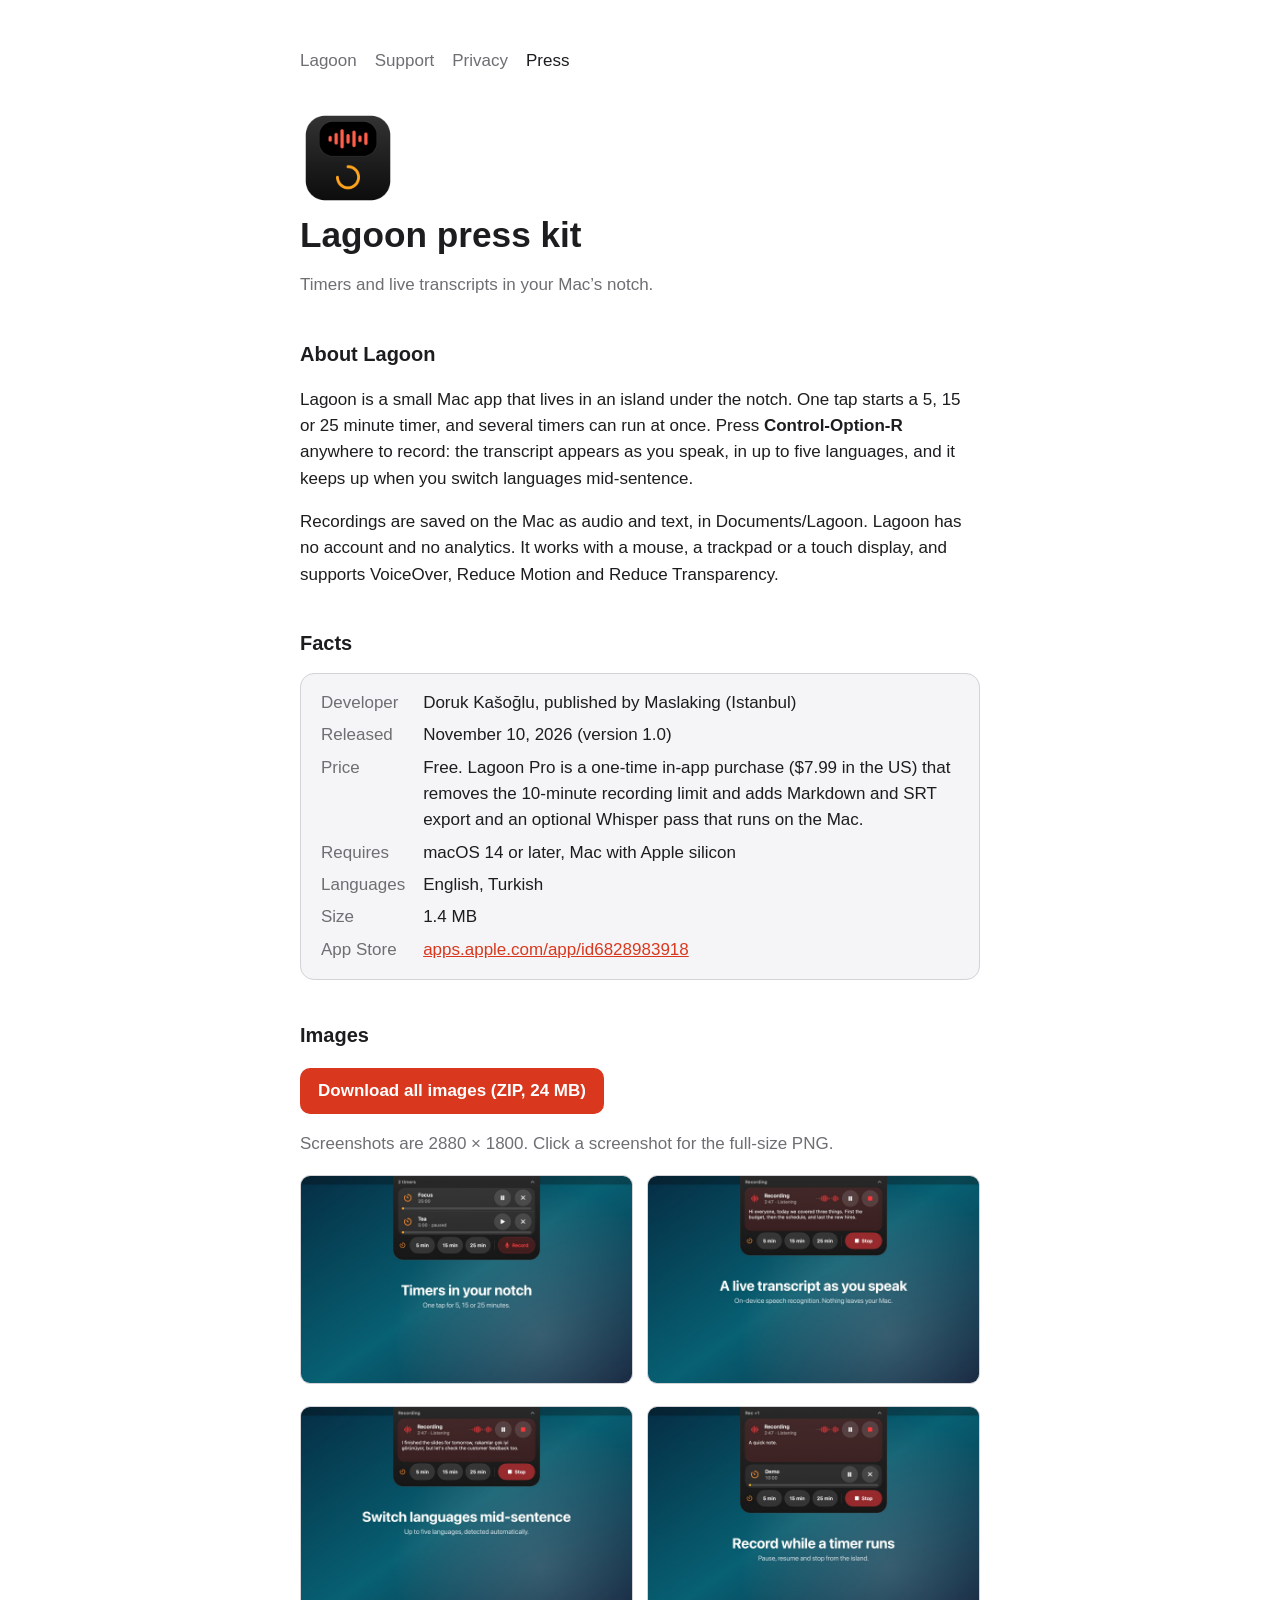
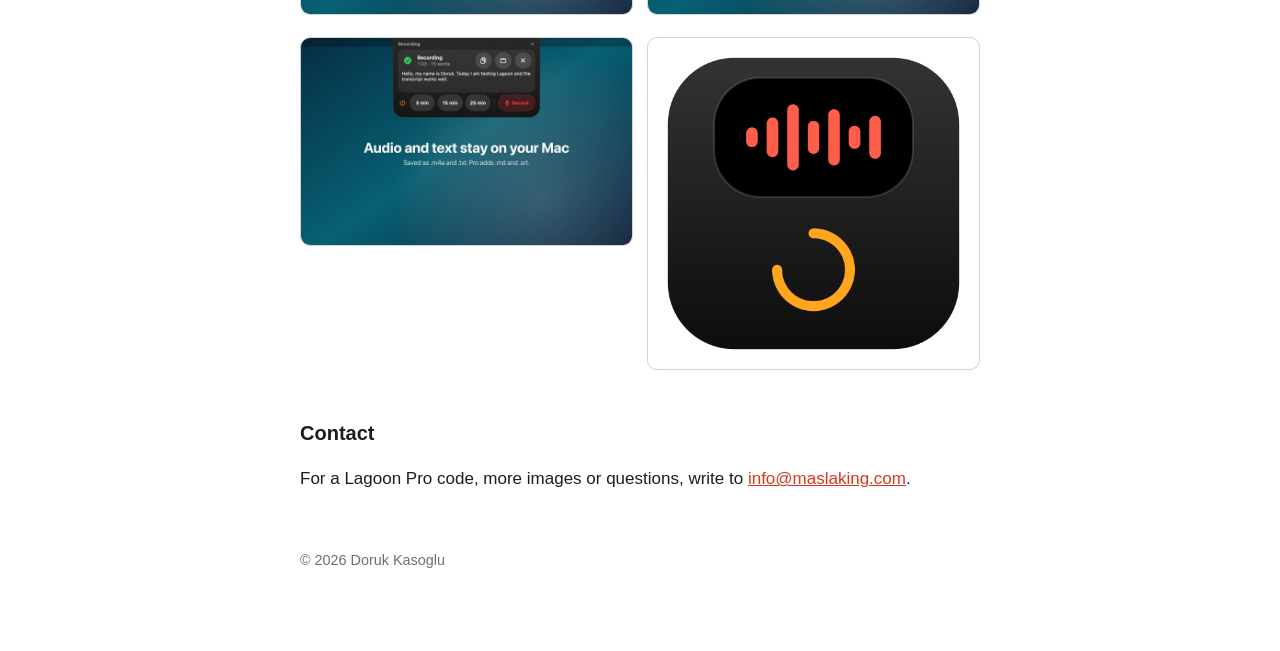
==== press.html @ 7244801f "Add press kit page and App Store link Co-Authored-By: Claude Opus 5.5 <noreply@anthropic.com> Claude" ====
<!doctype html>
<html lang="en"><head><meta charset="utf-8"><meta name="viewport" content="width=device-width, initial-scale=1">
<title>Lagoon press kit</title><meta name="description" content="Press kit for Lagoon, a Mac app for timers and live transcripts in the notch: facts, screenshots and icon.">
<style>
:root{--bg:#fff;--fg:#1d1d1f;--mut:#6e6e73;--acc:#d9381e;--card:#f5f5f7;--line:#d2d2d7}
@media (prefers-color-scheme:dark){:root{--bg:#111;--fg:#f5f5f7;--mut:#a1a1a6;--acc:#ff6a4d;--card:#1c1c1e;--line:#38383a}}
*{box-sizing:border-box}body{margin:0;background:var(--bg);color:var(--fg);font:17px/1.55 -apple-system,BlinkMacSystemFont,"SF Pro Text",Helvetica,Arial,sans-serif}
main{max-width:720px;margin:0 auto;padding:48px 20px 80px}nav{display:flex;gap:18px;flex-wrap:wrap;margin-bottom:36px}nav a{color:var(--mut);text-decoration:none}nav a:hover,nav a[aria-current]{color:var(--fg)}
h1{font-size:2.2rem;line-height:1.15;margin:0 0 .4em}h2{font-size:1.25rem;margin:2em 0 .4em}p,li{color:var(--fg)}.mut{color:var(--mut)}
a{color:var(--acc)}.card{background:var(--card);border:1px solid var(--line);border-radius:14px;padding:16px 20px;margin:14px 0}
.btn{display:inline-block;background:var(--acc);color:#fff;text-decoration:none;padding:10px 18px;border-radius:10px;font-weight:600}
.shots{display:grid;grid-template-columns:1fr 1fr;gap:14px}.shots a{display:block}.shots img{width:100%;border-radius:10px;border:1px solid var(--line)}
.icon{width:96px;height:96px;border-radius:22px}dl{display:grid;grid-template-columns:max-content 1fr;gap:6px 18px;margin:0}dt{color:var(--mut)}dd{margin:0}
footer{margin-top:56px;color:var(--mut);font-size:.9rem}
@media (max-width:560px){.shots{grid-template-columns:1fr}}
</style></head><body><main>
<nav><a href="index.html">Lagoon</a><a href="support.html">Support</a><a href="privacy.html">Privacy</a><a href="press.html" aria-current="page">Press</a></nav>

<img class="icon" src="press/lagoon-icon-1024.png" alt="Lagoon app icon">
<h1>Lagoon press kit</h1>
<p class="mut">Timers and live transcripts in your Mac&rsquo;s notch.</p>

<h2>About Lagoon</h2>
<p>Lagoon is a small Mac app that lives in an island under the notch. One tap starts a 5, 15 or 25 minute timer, and several timers can run at once. Press <strong>Control-Option-R</strong> anywhere to record: the transcript appears as you speak, in up to five languages, and it keeps up when you switch languages mid-sentence.</p>
<p>Recordings are saved on the Mac as audio and text, in Documents/Lagoon. Lagoon has no account and no analytics. It works with a mouse, a trackpad or a touch display, and supports VoiceOver, Reduce Motion and Reduce Transparency.</p>

<h2>Facts</h2>
<div class="card"><dl>
<dt>Developer</dt><dd>Doruk Ka&scaron;o&#287;lu, published by Maslaking (Istanbul)</dd>
<dt>Released</dt><dd>November 10, 2026 (version 1.0)</dd>
<dt>Price</dt><dd>Free. Lagoon Pro is a one-time in-app purchase ($7.99 in the US) that removes the 10-minute recording limit and adds Markdown and SRT export and an optional Whisper pass that runs on the Mac.</dd>
<dt>Requires</dt><dd>macOS 14 or later, Mac with Apple silicon</dd>
<dt>Languages</dt><dd>English, Turkish</dd>
<dt>Size</dt><dd>1.4 MB</dd>
<dt>App Store</dt><dd><a href="https://apps.apple.com/app/id6828983918">apps.apple.com/app/id6828983918</a></dd>
</dl></div>

<h2>Images</h2>
<p><a class="btn" href="press/lagoon-press-kit.zip">Download all images (ZIP, 24 MB)</a></p>
<p class="mut">Screenshots are 2880 &times; 1800. Click a screenshot for the full-size PNG.</p>
<div class="shots">
<a href="press/lagoon-1-timers.png"><img src="press/lagoon-1-timers-1440.jpg" alt="Two timers running in the island under the notch"></a>
<a href="press/lagoon-2-live.png"><img src="press/lagoon-2-live-1440.jpg" alt="A recording with its live transcript"></a>
<a href="press/lagoon-3-mixed.png"><img src="press/lagoon-3-mixed-1440.jpg" alt="A live transcript switching between English and Turkish mid-sentence"></a>
<a href="press/lagoon-4-both.png"><img src="press/lagoon-4-both-1440.jpg" alt="Recording while a timer runs"></a>
<a href="press/lagoon-5-saved.png"><img src="press/lagoon-5-saved-1440.jpg" alt="A finished recording saved on the Mac"></a>
<a href="press/lagoon-icon-1024.png"><img src="press/lagoon-icon-1024.png" alt="Lagoon icon, 1024 pixels"></a>
</div>

<h2>Contact</h2>
<p>For a Lagoon Pro code, more images or questions, write to <a href="mailto:info@maslaking.com">info@maslaking.com</a>.</p>

<footer>&copy; 2026 Doruk Kasoglu</footer></main></body></html>
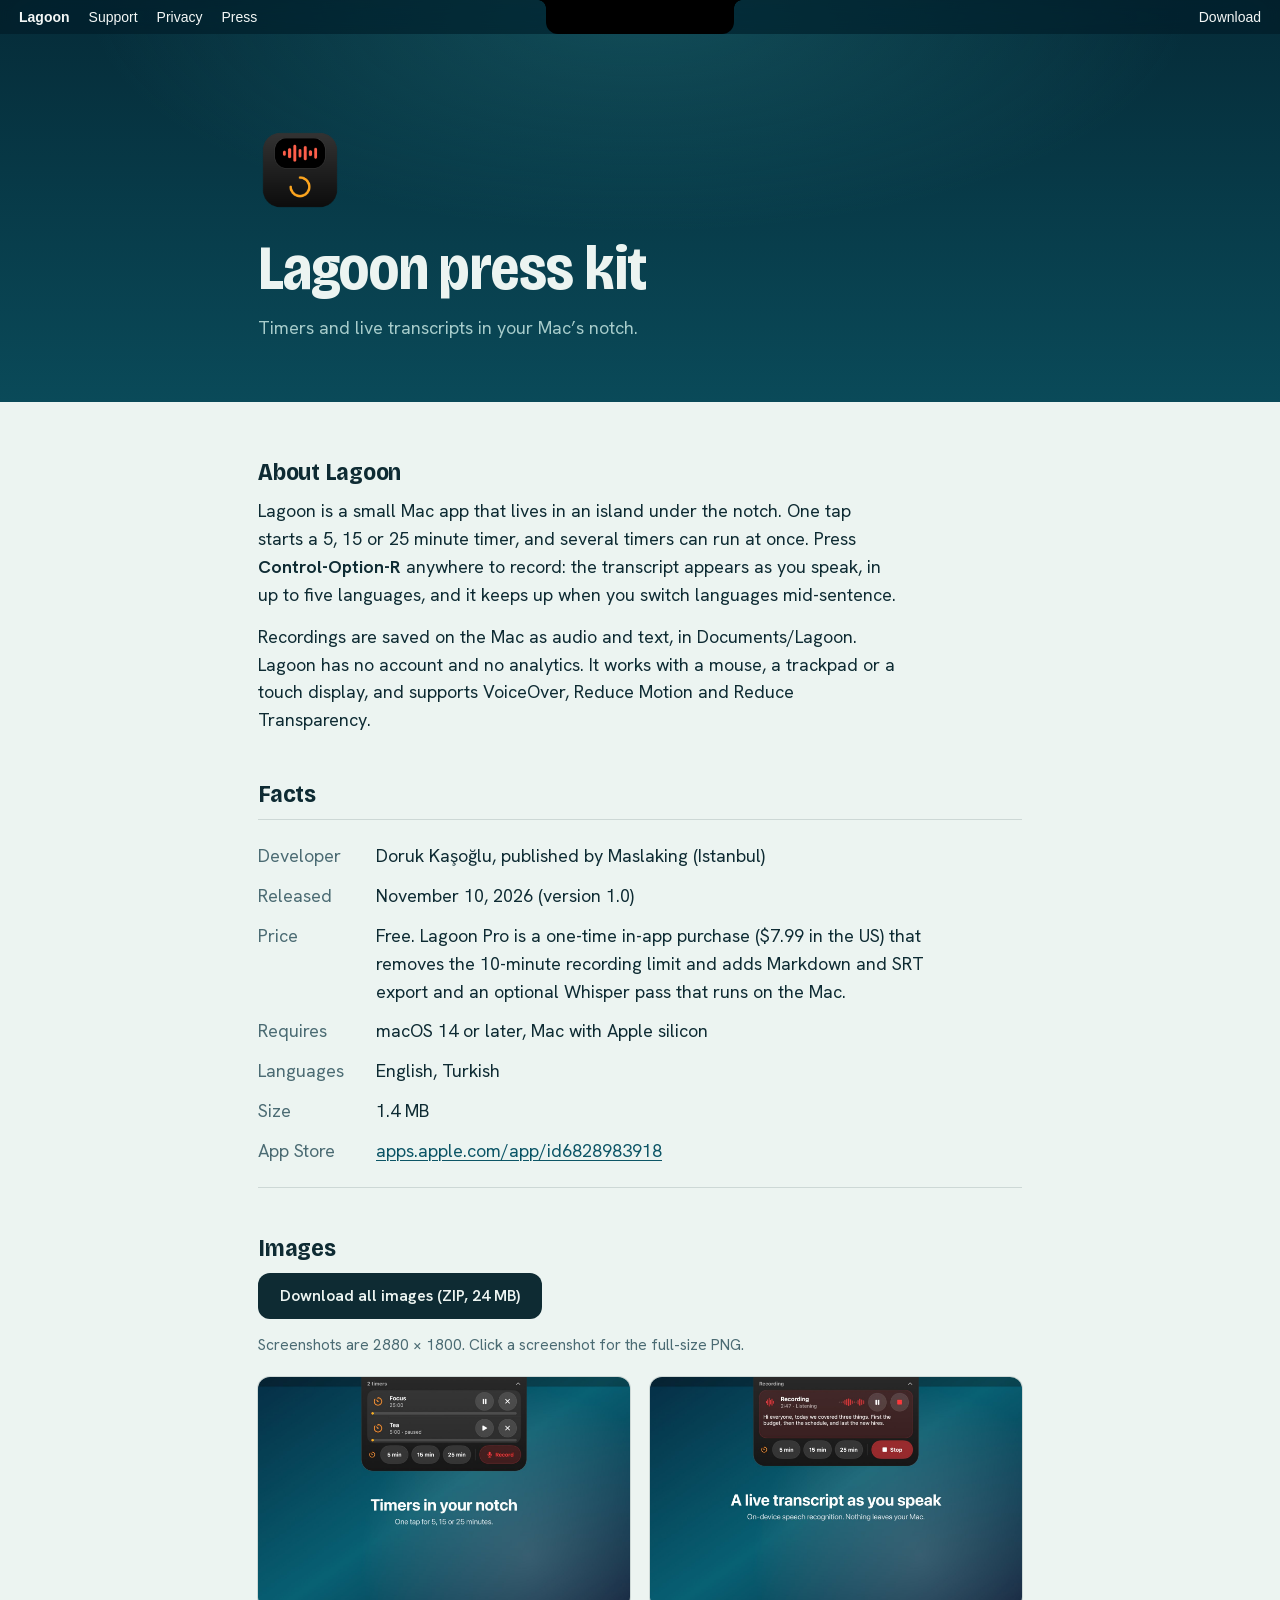
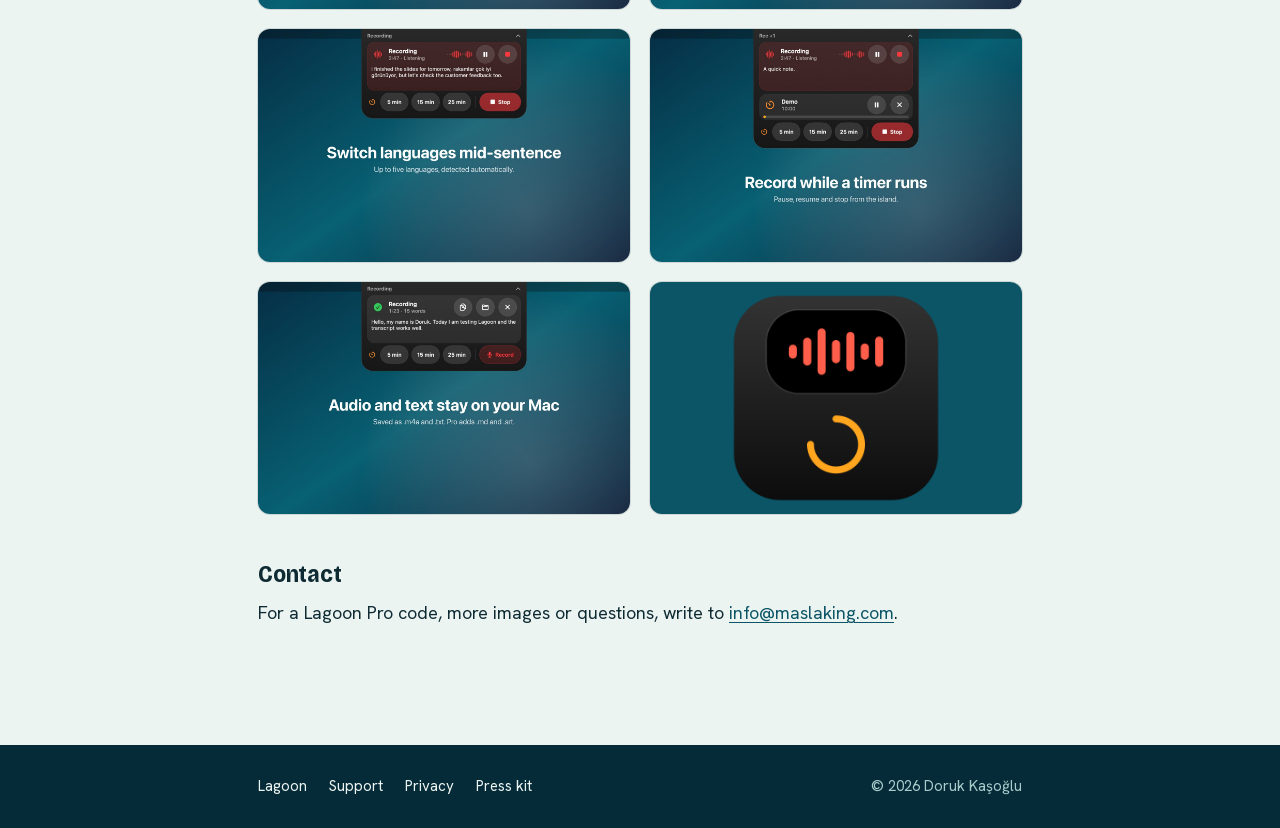
==== commit 118ce9e3: "Build the Lagoon landing page The home page is now a full landing page: the site navigation sits in " ====
--- a/press.html
+++ b/press.html
@@ -1,53 +1,62 @@
 <!doctype html>
-<html lang="en"><head><meta charset="utf-8"><meta name="viewport" content="width=device-width, initial-scale=1">
-<title>Lagoon press kit</title><meta name="description" content="Press kit for Lagoon, a Mac app for timers and live transcripts in the notch: facts, screenshots and icon.">
-<style>
-:root{--bg:#fff;--fg:#1d1d1f;--mut:#6e6e73;--acc:#d9381e;--card:#f5f5f7;--line:#d2d2d7}
-@media (prefers-color-scheme:dark){:root{--bg:#111;--fg:#f5f5f7;--mut:#a1a1a6;--acc:#ff6a4d;--card:#1c1c1e;--line:#38383a}}
-*{box-sizing:border-box}body{margin:0;background:var(--bg);color:var(--fg);font:17px/1.55 -apple-system,BlinkMacSystemFont,"SF Pro Text",Helvetica,Arial,sans-serif}
-main{max-width:720px;margin:0 auto;padding:48px 20px 80px}nav{display:flex;gap:18px;flex-wrap:wrap;margin-bottom:36px}nav a{color:var(--mut);text-decoration:none}nav a:hover,nav a[aria-current]{color:var(--fg)}
-h1{font-size:2.2rem;line-height:1.15;margin:0 0 .4em}h2{font-size:1.25rem;margin:2em 0 .4em}p,li{color:var(--fg)}.mut{color:var(--mut)}
-a{color:var(--acc)}.card{background:var(--card);border:1px solid var(--line);border-radius:14px;padding:16px 20px;margin:14px 0}
-.btn{display:inline-block;background:var(--acc);color:#fff;text-decoration:none;padding:10px 18px;border-radius:10px;font-weight:600}
-.shots{display:grid;grid-template-columns:1fr 1fr;gap:14px}.shots a{display:block}.shots img{width:100%;border-radius:10px;border:1px solid var(--line)}
-.icon{width:96px;height:96px;border-radius:22px}dl{display:grid;grid-template-columns:max-content 1fr;gap:6px 18px;margin:0}dt{color:var(--mut)}dd{margin:0}
-footer{margin-top:56px;color:var(--mut);font-size:.9rem}
-@media (max-width:560px){.shots{grid-template-columns:1fr}}
-</style></head><body><main>
-<nav><a href="index.html">Lagoon</a><a href="support.html">Support</a><a href="privacy.html">Privacy</a><a href="press.html" aria-current="page">Press</a></nav>
-
-<img class="icon" src="press/lagoon-icon-1024.png" alt="Lagoon app icon">
+<html lang="en">
+<head>
+<meta charset="utf-8">
+<meta name="viewport" content="width=device-width, initial-scale=1">
+<title>Lagoon press kit</title>
+<meta name="description" content="Press kit for Lagoon, a Mac app for timers and live transcripts in the notch: facts, screenshots and icon.">
+<link rel="canonical" href="https://drghostling.github.io/lagoon-site/press.html">
+<meta name="theme-color" content="#052B38">
+<link rel="icon" type="image/png" sizes="64x64" href="img/favicon-64.png">
+<link rel="apple-touch-icon" href="img/apple-touch-icon.png">
+<link rel="stylesheet" href="styles.css">
+</head>
+<body>
+<a class="skip" href="#main">Skip to content</a>
+<div class="notch" aria-hidden="true"></div>
+<header class="menubar">
+  <nav aria-label="Site"><a class="app" href="./">Lagoon</a><a href="support.html">Support</a><a href="privacy.html">Privacy</a><a href="press.html" aria-current="page">Press</a></nav>
+  <a href="https://apps.apple.com/app/lagoon-notch-timer-notes/id6828983918?mt=12">Download</a>
+</header>
+<main id="main">
+<header class="page-head on-dark" data-dark><div class="wrap">
+<img class="icon" src="img/icon-256.png" width="84" height="84" alt="">
 <h1>Lagoon press kit</h1>
-<p class="mut">Timers and live transcripts in your Mac&rsquo;s notch.</p>
-
+<p>Timers and live transcripts in your Mac&rsquo;s notch.</p>
+</div></header>
+<div class="doc"><div class="wrap">
 <h2>About Lagoon</h2>
 <p>Lagoon is a small Mac app that lives in an island under the notch. One tap starts a 5, 15 or 25 minute timer, and several timers can run at once. Press <strong>Control-Option-R</strong> anywhere to record: the transcript appears as you speak, in up to five languages, and it keeps up when you switch languages mid-sentence.</p>
 <p>Recordings are saved on the Mac as audio and text, in Documents/Lagoon. Lagoon has no account and no analytics. It works with a mouse, a trackpad or a touch display, and supports VoiceOver, Reduce Motion and Reduce Transparency.</p>
-
 <h2>Facts</h2>
-<div class="card"><dl>
-<dt>Developer</dt><dd>Doruk Ka&scaron;o&#287;lu, published by Maslaking (Istanbul)</dd>
+<dl class="facts">
+<dt>Developer</dt><dd>Doruk Ka&#351;o&#287;lu, published by Maslaking (Istanbul)</dd>
 <dt>Released</dt><dd>November 10, 2026 (version 1.0)</dd>
 <dt>Price</dt><dd>Free. Lagoon Pro is a one-time in-app purchase ($7.99 in the US) that removes the 10-minute recording limit and adds Markdown and SRT export and an optional Whisper pass that runs on the Mac.</dd>
 <dt>Requires</dt><dd>macOS 14 or later, Mac with Apple silicon</dd>
 <dt>Languages</dt><dd>English, Turkish</dd>
 <dt>Size</dt><dd>1.4 MB</dd>
 <dt>App Store</dt><dd><a href="https://apps.apple.com/app/id6828983918">apps.apple.com/app/id6828983918</a></dd>
-</dl></div>
-
+</dl>
 <h2>Images</h2>
-<p><a class="btn" href="press/lagoon-press-kit.zip">Download all images (ZIP, 24 MB)</a></p>
-<p class="mut">Screenshots are 2880 &times; 1800. Click a screenshot for the full-size PNG.</p>
-<div class="shots">
-<a href="press/lagoon-1-timers.png"><img src="press/lagoon-1-timers-1440.jpg" alt="Two timers running in the island under the notch"></a>
-<a href="press/lagoon-2-live.png"><img src="press/lagoon-2-live-1440.jpg" alt="A recording with its live transcript"></a>
-<a href="press/lagoon-3-mixed.png"><img src="press/lagoon-3-mixed-1440.jpg" alt="A live transcript switching between English and Turkish mid-sentence"></a>
-<a href="press/lagoon-4-both.png"><img src="press/lagoon-4-both-1440.jpg" alt="Recording while a timer runs"></a>
-<a href="press/lagoon-5-saved.png"><img src="press/lagoon-5-saved-1440.jpg" alt="A finished recording saved on the Mac"></a>
-<a href="press/lagoon-icon-1024.png"><img src="press/lagoon-icon-1024.png" alt="Lagoon icon, 1024 pixels"></a>
+<p><a class="btn-ink" href="press/lagoon-press-kit.zip">Download all images (ZIP, 24 MB)</a></p>
+<p class="note">Screenshots are 2880 &times; 1800. Click a screenshot for the full-size PNG.</p>
+<div class="press-shots">
+<a href="press/lagoon-1-timers.png"><img src="press/lagoon-1-timers-1440.jpg" width="1440" height="900" loading="lazy" alt="Two timers running in the island under the notch"></a>
+<a href="press/lagoon-2-live.png"><img src="press/lagoon-2-live-1440.jpg" width="1440" height="900" loading="lazy" alt="A recording with its live transcript"></a>
+<a href="press/lagoon-3-mixed.png"><img src="press/lagoon-3-mixed-1440.jpg" width="1440" height="900" loading="lazy" alt="A live transcript switching between English and Turkish mid-sentence"></a>
+<a href="press/lagoon-4-both.png"><img src="press/lagoon-4-both-1440.jpg" width="1440" height="900" loading="lazy" alt="Recording while a timer runs"></a>
+<a href="press/lagoon-5-saved.png"><img src="press/lagoon-5-saved-1440.jpg" width="1440" height="900" loading="lazy" alt="A finished recording saved on the Mac"></a>
+<a href="press/lagoon-icon-1024.png"><img src="press/lagoon-icon-1024.png" width="1024" height="1024" loading="lazy" alt="Lagoon icon, 1024 pixels"></a>
 </div>
-
 <h2>Contact</h2>
 <p>For a Lagoon Pro code, more images or questions, write to <a href="mailto:info@maslaking.com">info@maslaking.com</a>.</p>
-
-<footer>&copy; 2026 Doruk Kasoglu</footer></main></body></html>
+</div></div>
+</main>
+<footer class="small-foot on-dark" data-dark><div class="wrap"><div class="foot">
+  <nav aria-label="Footer"><a href="./">Lagoon</a><a href="support.html">Support</a><a href="privacy.html">Privacy</a><a href="press.html">Press kit</a></nav>
+  <p>&copy; 2026 Doruk Ka&#351;o&#287;lu</p>
+</div></div></footer>
+<script src="lagoon.js" defer></script>
+</body>
+</html>
--- a/styles.css
+++ b/styles.css
@@ -0,0 +1,232 @@
+/* Lagoon site. Fonts are self-hosted, so the site loads nothing from other servers. */
+@font-face{font-family:'Bricolage Grotesque';font-style:normal;font-weight:400 800;font-stretch:75% 100%;font-display:swap;src:url(fonts/bricolage-grotesque-latin-ext.woff2) format('woff2');unicode-range:U+0100-02BA,U+02BD-02C5,U+02C7-02CC,U+02CE-02D7,U+02DD-02FF,U+0304,U+0308,U+0329,U+1D00-1DBF,U+1E00-1E9F,U+1EF2-1EFF,U+2020,U+20A0-20AB,U+20AD-20C4,U+2113,U+2C60-2C7F,U+A720-A7FF}
+@font-face{font-family:'Bricolage Grotesque';font-style:normal;font-weight:400 800;font-stretch:75% 100%;font-display:swap;src:url(fonts/bricolage-grotesque-latin.woff2) format('woff2');unicode-range:U+0000-00FF,U+0131,U+0152-0153,U+02BB-02BC,U+02C6,U+02DA,U+02DC,U+0304,U+0308,U+0329,U+2000-206F,U+20AC,U+2122,U+2191,U+2193,U+2212,U+2215,U+FEFF,U+FFFD}
+@font-face{font-family:'Hanken Grotesk';font-style:normal;font-weight:400 700;font-display:swap;src:url(fonts/hanken-grotesk-latin-ext.woff2) format('woff2');unicode-range:U+0100-02BA,U+02BD-02C5,U+02C7-02CC,U+02CE-02D7,U+02DD-02FF,U+0304,U+0308,U+0329,U+1D00-1DBF,U+1E00-1E9F,U+1EF2-1EFF,U+2020,U+20A0-20AB,U+20AD-20C4,U+2113,U+2C60-2C7F,U+A720-A7FF}
+@font-face{font-family:'Hanken Grotesk';font-style:normal;font-weight:400 700;font-display:swap;src:url(fonts/hanken-grotesk-latin.woff2) format('woff2');unicode-range:U+0000-00FF,U+0131,U+0152-0153,U+02BB-02BC,U+02C6,U+02DA,U+02DC,U+0304,U+0308,U+0329,U+2000-206F,U+20AC,U+2122,U+2191,U+2193,U+2212,U+2215,U+FEFF,U+FFFD}
+
+:root{
+  --abyss:#052B38; --deep:#0A4757; --lagoon:#0C5566; --shallows:#2A8A92;
+  --foam:#ECF4F1; --ink:#0E2B33; --ink-2:#4B6B73; --mist:#A7CCCB;
+  --line:rgba(14,43,51,.14);
+  --display:'Bricolage Grotesque',ui-sans-serif,system-ui,sans-serif;
+  --text:'Hanken Grotesk',ui-sans-serif,system-ui,sans-serif;
+  --mac:-apple-system,BlinkMacSystemFont,'SF Pro Text','Helvetica Neue',Arial,sans-serif;
+  --bar:34px;
+  /* the island's own colours, sampled from the app */
+  --i-bg:#1D1D1F; --i-card:#323232; --i-btn:#4C4C4C; --i-chip:#363636; --i-line:#404040;
+  --i-text:#F5F5F7; --i-sub:#A6A6A6; --i-amber:#FFA915; --i-red:#FF453A;
+  --i-red-card:#3E2324; --i-red-pill:#431F1F; --i-stop:#982B2E; --i-green:#34C759;
+}
+*{box-sizing:border-box}
+html{-webkit-text-size-adjust:100%;scroll-padding-top:calc(var(--bar) + 20px)}
+body{margin:0;background:var(--foam);color:var(--ink);font:400 18px/1.55 var(--text);-webkit-font-smoothing:antialiased}
+img{max-width:100%;height:auto;display:block}
+a{color:var(--lagoon);text-underline-offset:.18em;text-decoration-thickness:1px}
+a:hover{color:var(--ink)}
+:focus-visible{outline:2px solid var(--ink);outline-offset:3px}
+.on-dark :focus-visible,.island :focus-visible,.menubar:not(.light) :focus-visible{outline-color:#FFD58A}
+code{font:500 .86em/1.4 ui-monospace,'SF Mono',Menlo,Consolas,monospace;background:rgba(14,43,51,.07);padding:.12em .4em;border-radius:6px;overflow-wrap:anywhere}
+.sr{position:absolute!important;width:1px;height:1px;overflow:hidden;clip:rect(0 0 0 0);white-space:nowrap}
+.skip{position:absolute;left:12px;top:-80px;z-index:100;background:var(--ink);color:var(--foam);padding:10px 14px;border-radius:8px;text-decoration:none}
+.skip:focus{top:46px;color:var(--foam)}
+.wrap{max-width:1120px;margin:0 auto;padding:0 28px}
+
+/* ---------- the menu bar is the site's navigation, notch and all ---------- */
+.menubar{position:sticky;top:0;z-index:50;height:var(--bar);display:flex;align-items:center;justify-content:space-between;padding:0 10px;
+  font:500 14px/1 var(--mac);color:#F3F7F6;background:rgba(3,27,37,.62);
+  -webkit-backdrop-filter:blur(24px) saturate(160%);backdrop-filter:blur(24px) saturate(160%);
+  transition:background-color .3s ease,color .3s ease}
+.menubar.light{color:var(--ink);background:rgba(236,244,241,.9)}
+.menubar nav{display:flex;align-items:center;gap:1px}
+.menubar a{color:inherit;text-decoration:none;padding:5px 9px;border-radius:5px;white-space:nowrap}
+.menubar a:hover{color:inherit;background:rgba(255,255,255,.14)}
+.menubar.light a:hover{background:rgba(14,43,51,.08)}
+.menubar .app{font-weight:700}
+.notch{position:fixed;left:50%;top:0;z-index:70;width:188px;height:var(--bar);margin-left:-94px;background:#000;border-radius:0 0 12px 12px;pointer-events:none}
+.notch::before,.notch::after{content:"";position:absolute;top:0;width:8px;height:8px}
+.notch::before{left:-8px;background:radial-gradient(circle at 0 100%,transparent 7.5px,#000 8px)}
+.notch::after{right:-8px;background:radial-gradient(circle at 100% 100%,transparent 7.5px,#000 8px)}
+
+/* ---------- hero: lagoon water, with the island hanging from the notch ---------- */
+.hero{position:relative;margin-top:calc(-1 * var(--bar));padding:0 0 116px;color:var(--foam);text-align:center;
+  background:
+    radial-gradient(60% 46% at 50% 0%,rgba(42,138,146,.42),transparent 72%),
+    radial-gradient(50% 55% at 88% 92%,rgba(30,52,82,.85),transparent 70%),
+    radial-gradient(45% 50% at 8% 75%,rgba(13,92,108,.55),transparent 70%),
+    linear-gradient(180deg,var(--abyss) 0%,#08404F 55%,#0B4E5E 100%)}
+.hint{margin:20px auto 0;padding:0 20px;font:500 15px/1.4 var(--text);color:var(--mist)}
+.hint kbd{font:600 14px/1 var(--mac);letter-spacing:.04em}
+.hero h1{font:700 clamp(2.3rem,4.7vw,4.3rem)/1.02 var(--display);font-stretch:90%;letter-spacing:-.012em;margin:52px auto 0;max-width:calc(12em + 40px);padding:0 20px;text-wrap:balance}
+.lede{margin:22px auto 0;padding:0 20px;max-width:52ch;font-size:clamp(1.06rem,1.45vw,1.22rem);line-height:1.55;color:rgba(236,244,241,.9);text-wrap:pretty}
+.cta{display:inline-flex;align-items:center;justify-content:center;margin-top:34px;padding:18px 28px;border-radius:14px;background:var(--foam);color:var(--ink);font:650 17px/1 var(--text);text-decoration:none;transition:background-color .15s ease,transform .15s ease}
+.cta:hover{background:#fff;color:var(--ink);transform:translateY(-1px)}
+.cta-note{margin:16px auto 0;padding:0 20px;max-width:46ch;font-size:15px;line-height:1.5;color:var(--mist)}
+
+/* ---------- the island: a working copy of Lagoon's UI, sized from the app's own screenshots ---------- */
+.island{--iw:min(560px,calc(100vw - 216px));--u:calc(var(--iw) / 640);
+  position:relative;z-index:60;width:var(--iw);margin:0 auto;height:var(--ih,auto);overflow:hidden;
+  background:var(--i-bg);color:var(--i-text);border-radius:0 0 calc(40 * var(--u)) calc(40 * var(--u));
+  font:400 max(11px,calc(19 * var(--u)))/1.3 var(--mac);text-align:left;-webkit-font-smoothing:antialiased;
+  transform-origin:50% 0;transition:height .42s cubic-bezier(.3,.9,.3,1);animation:drop .95s cubic-bezier(.22,.9,.28,1) .25s backwards}
+/* grows out of the notch: starts the size of the notch, hidden behind it */
+@keyframes drop{from{transform:scale(.34,.15)}to{transform:none}}
+.i-inner{padding:0 calc(22 * var(--u)) calc(27 * var(--u));animation:fadein .4s ease .95s backwards}
+@keyframes fadein{from{opacity:0}to{opacity:1}}
+.island button{appearance:none;-webkit-appearance:none;border:0;margin:0;padding:0;font:inherit;color:inherit;cursor:pointer;-webkit-tap-highlight-color:transparent}
+.i-head{display:flex;align-items:center;justify-content:space-between;height:calc(52 * var(--u));padding:0 calc(6 * var(--u)) 0 0;color:var(--i-sub);font-weight:600}
+.i-head svg{width:calc(22 * var(--u));height:calc(22 * var(--u))}
+.i-list{display:flex;flex-direction:column;gap:calc(10 * var(--u))}
+.i-list:empty{display:none}
+.group{background:var(--i-card);border-radius:calc(24 * var(--u))}
+.t-row{position:relative;padding:calc(7 * var(--u)) calc(17 * var(--u)) calc(9 * var(--u)) calc(16 * var(--u))}
+.t-row + .t-row::before{content:"";position:absolute;top:0;left:calc(87 * var(--u));right:0;height:1px;background:var(--i-line)}
+.t-main,.r-main{display:grid;grid-template-columns:calc(36 * var(--u)) minmax(0,1fr) auto;align-items:center;column-gap:calc(27 * var(--u));padding-left:calc(8 * var(--u))}
+.glyph{width:calc(36 * var(--u));height:calc(36 * var(--u));color:var(--i-amber)}
+.t-title{font-weight:600;font-size:max(12px,calc(22 * var(--u)));line-height:1.2}
+.t-sub{color:var(--i-sub);font-variant-numeric:tabular-nums;margin-top:calc(3 * var(--u));white-space:nowrap;overflow:hidden;text-overflow:ellipsis}
+.btns{display:flex;gap:calc(16 * var(--u))}
+.ib{width:calc(70 * var(--u));height:calc(70 * var(--u));border-radius:50%;background:var(--i-btn);display:grid;place-items:center;color:#fff;box-shadow:inset 0 0 0 1px rgba(255,255,255,.05);transition:background-color .15s ease}
+.ib:hover{background:#5A5A5C}
+.ib svg{width:calc(26 * var(--u));height:calc(26 * var(--u))}
+.ib .red{color:var(--i-red)}
+.t-bar{position:relative;height:calc(8 * var(--u));margin-top:calc(8 * var(--u));border-radius:99px;background:#4E4E4E;overflow:hidden}
+.t-bar i{position:absolute;left:0;top:0;bottom:0;width:max(calc(10 * var(--u)),var(--p,0%));background:var(--i-amber);border-radius:99px;transition:width 1s linear}
+
+.r-card{border-radius:calc(24 * var(--u));background:var(--i-red-card);box-shadow:inset 0 0 0 1px rgba(255,69,58,.3);padding:calc(10 * var(--u)) calc(17 * var(--u)) calc(20 * var(--u)) calc(16 * var(--u))}
+.r-main{grid-template-columns:calc(36 * var(--u)) minmax(0,1fr) auto auto;column-gap:calc(22 * var(--u))}
+.r-card .ib{background:rgba(255,255,255,.15)}
+.r-card .ib:hover{background:rgba(255,255,255,.22)}
+.r-card .glyph{color:var(--i-red)}
+.wave{display:flex;align-items:center;gap:calc(4 * var(--u));height:calc(34 * var(--u))}
+.wave i{display:block;width:calc(4 * var(--u));height:24%;border-radius:2px;background:var(--i-red);animation:wv 1.15s ease-in-out infinite}
+/* resting heights, so the wave still reads as a wave when motion is reduced */
+.wave i:nth-child(1){height:30%}.wave i:nth-child(2){height:55%}.wave i:nth-child(3){height:80%}.wave i:nth-child(4){height:45%}.wave i:nth-child(5){height:95%}.wave i:nth-child(6){height:60%}.wave i:nth-child(7){height:35%}.wave i:nth-child(8){height:70%}.wave i:nth-child(9){height:90%}.wave i:nth-child(10){height:50%}.wave i:nth-child(11){height:40%}.wave i:nth-child(12){height:25%}
+.wave i:nth-child(3n){animation-duration:.9s}.wave i:nth-child(4n+1){animation-delay:-.35s}.wave i:nth-child(5n+2){animation-delay:-.6s}.wave i:nth-child(2n){animation-delay:-.2s}
+@keyframes wv{0%,100%{height:18%}50%{height:96%}}
+.r-card.paused .wave i{animation-play-state:paused}
+.r-text{margin:calc(12 * var(--u)) 0 0;font-size:max(12px,calc(20 * var(--u)));line-height:1.25;min-height:calc(72 * var(--u))}
+.r-card.saved{background:#2E2E2E;box-shadow:inset 0 0 0 1px #3A3A3A}
+.r-card.saved .r-main{grid-template-columns:calc(36 * var(--u)) minmax(0,1fr) auto}
+.r-card.saved .ib{background:var(--i-btn)}
+.r-card.saved .ib:hover{background:#5A5A5C}
+
+.chips{display:flex;align-items:center;gap:calc(12 * var(--u));margin-top:calc(10 * var(--u));padding-left:calc(6 * var(--u))}
+.i-list:empty + .chips{margin-top:0}
+.chips .glyph{width:calc(28 * var(--u));height:calc(28 * var(--u));margin-right:calc(5 * var(--u));flex:none}
+.chip{flex:none;width:calc(109 * var(--u));height:calc(70 * var(--u));border-radius:calc(35 * var(--u));background:var(--i-chip);box-shadow:inset 0 0 0 1px rgba(255,255,255,.06);
+  display:inline-flex;align-items:center;justify-content:center;gap:calc(10 * var(--u));font-weight:600;font-size:max(11.5px,calc(21 * var(--u)));white-space:nowrap;transition:background-color .15s ease}
+.chip:hover{background:#424244}
+.chip svg{width:calc(24 * var(--u));height:calc(24 * var(--u));flex:none}
+.sep{flex:none;width:1px;height:calc(44 * var(--u));margin:0 calc(4 * var(--u));background:#3C3C3E}
+.chip.rec{flex:1;width:auto;color:#FF5A50;background:#3D1C1C;box-shadow:inset 0 0 0 1px rgba(255,69,58,.42)}
+.chip.rec:hover{background:#452020}
+.chip.rec.on{color:#fff;background:var(--i-stop);box-shadow:none}
+.chip.rec.on:hover{background:#A63236}
+
+/* ---------- reading sections on foam ---------- */
+.h2{font:700 clamp(2.1rem,3.6vw,3.05rem)/1.03 var(--display);font-stretch:90%;letter-spacing:-.012em;margin:0 0 22px;text-wrap:balance}
+.copy p{margin:0 0 16px;max-width:50ch}
+.note{font-size:15.5px;color:var(--ink-2)}
+.feature{display:grid;grid-template-columns:minmax(0,5fr) minmax(0,7fr);gap:84px;align-items:start;padding-top:132px}
+.feature .copy{position:sticky;top:calc(var(--bar) + 56px)}
+.shots{display:grid;gap:52px}
+.shots figure{margin:0}
+.shots img{width:100%;border-radius:18px}
+.shots figcaption{margin-top:14px;font-size:15.5px;color:var(--ink-2)}
+.duo{display:grid;grid-template-columns:1fr 1fr;gap:84px;margin-top:132px;padding-top:68px;border-top:1px solid var(--line)}
+.duo .h2{font-size:clamp(1.8rem,2.8vw,2.35rem)}
+.duo p{margin:0 0 16px;max-width:50ch}
+
+.plans-sec{padding-top:132px}
+.plans{display:grid;grid-template-columns:1fr 1fr;gap:24px;margin-top:38px}
+.plan{border-radius:30px;padding:36px 38px 32px}
+.plan.free{box-shadow:inset 0 0 0 1px rgba(14,43,51,.2)}
+.plan.pro{background:var(--i-bg);color:var(--i-text)}
+.plan h3{font:700 1.8rem/1.1 var(--display);font-stretch:90%;margin:0}
+.plan .kind{margin:6px 0 24px;font-size:16px;color:var(--ink-2)}
+.plan.pro .kind{color:var(--i-sub)}
+.plan ul{list-style:none;margin:0;padding:0}
+.plan li{position:relative;padding:12px 0 12px 32px;border-top:1px solid var(--line)}
+.plan.pro li{border-top-color:rgba(255,255,255,.1)}
+.plan li::before{content:"";position:absolute;left:3px;top:20px;width:12px;height:6px;border-left:2px solid currentColor;border-bottom:2px solid currentColor;transform:rotate(-45deg);opacity:.7}
+.plan.pro li::before{color:var(--i-amber);opacity:1}
+.plans-note{margin:18px 0 0;font-size:15.5px;color:var(--ink-2)}
+
+.faq-sec{padding-top:132px}
+.faq{max-width:780px}
+.faq details{border-top:1px solid var(--line)}
+.faq details:last-of-type{border-bottom:1px solid var(--line)}
+.faq summary{cursor:pointer;list-style:none;position:relative;padding:22px 44px 22px 0;font:600 1.16rem/1.35 var(--text)}
+.faq summary::-webkit-details-marker{display:none}
+.faq summary::after{content:"";position:absolute;right:10px;top:50%;width:9px;height:9px;margin-top:-7px;border-right:2px solid var(--ink-2);border-bottom:2px solid var(--ink-2);transform:rotate(45deg);transition:transform .2s ease}
+.faq details[open] summary::after{transform:rotate(225deg);margin-top:-2px}
+.faq details p{margin:0 0 22px;max-width:62ch}
+.faq-more{margin:24px 0 0;color:var(--ink-2)}
+
+/* ---------- closing band, the water again ---------- */
+.end{margin-top:150px;padding:112px 0 40px;color:var(--foam);text-align:center;
+  background:radial-gradient(60% 70% at 50% 100%,rgba(42,138,146,.42),transparent 72%),linear-gradient(180deg,#0B4E5E,var(--abyss))}
+.end .icon{width:104px;height:104px;margin:0 auto 28px;border-radius:23px}
+.end .h2{margin:0 auto;max-width:18ch}
+.end .cta{margin-top:30px}
+.end .cta-note{margin-top:16px}
+.foot{display:flex;flex-wrap:wrap;gap:12px 28px;justify-content:space-between;align-items:baseline;margin-top:104px;padding-top:24px;border-top:1px solid rgba(236,244,241,.16);font-size:15px;color:var(--mist);text-align:left}
+.foot nav{display:flex;flex-wrap:wrap;gap:6px 22px}
+.foot a{color:var(--foam);text-decoration:none}
+.foot a:hover{color:#fff;text-decoration:underline}
+.foot p{margin:0}
+
+/* ---------- inner pages: support, privacy, press ---------- */
+.page-head{margin-top:calc(-1 * var(--bar));padding:128px 0 60px;color:var(--foam);
+  background:radial-gradient(60% 80% at 50% 0%,rgba(42,138,146,.35),transparent 72%),linear-gradient(180deg,var(--abyss),#0A4A59)}
+.page-head h1{font:700 clamp(2.5rem,5vw,3.9rem)/1 var(--display);font-stretch:86%;letter-spacing:-.02em;margin:0}
+.page-head p{margin:14px 0 0;max-width:56ch;color:var(--mist)}
+.page-head .icon{width:84px;height:84px;border-radius:19px;margin-bottom:26px}
+.doc{padding:56px 0 104px}
+.doc .wrap{max-width:820px}
+.doc h2{font:700 1.5rem/1.2 var(--display);font-stretch:90%;letter-spacing:-.01em;margin:46px 0 10px}
+.doc h2:first-child{margin-top:0}
+.doc p{margin:0 0 14px;max-width:64ch}
+.facts{display:grid;grid-template-columns:max-content 1fr;gap:12px 32px;margin:0;padding:22px 0;border-top:1px solid var(--line);border-bottom:1px solid var(--line)}
+.facts dt{color:var(--ink-2)}
+.facts dd{margin:0;max-width:56ch}
+.press-shots{display:grid;grid-template-columns:1fr 1fr;gap:20px;margin-top:20px}
+.press-shots a{display:block;border-radius:12px}
+.press-shots img{border-radius:12px;box-shadow:0 0 0 1px var(--line)}
+.btn-ink{display:inline-flex;align-items:center;padding:15px 22px;border-radius:12px;background:var(--ink);color:var(--foam);font:600 16px/1 var(--text);text-decoration:none}
+.btn-ink:hover{background:#17414C;color:#fff}
+.small-foot{background:var(--abyss);color:var(--mist);padding:30px 0}
+.small-foot .foot{margin:0;padding:0;border:0}
+
+/* ---------- smaller screens ---------- */
+@media (max-width:1127px){ .has-island .menubar nav a:not(.app){display:none} }
+@media (max-width:759px){
+  .menubar nav a:not(.app){display:none}
+  .hero{padding-top:var(--bar)}
+  .island{--iw:calc(100vw - 20px)}
+  .notch{width:120px;margin-left:-60px}
+}
+@media (max-width:900px){
+  .feature,.duo,.plans{grid-template-columns:1fr;gap:44px}
+  .feature .copy{position:static}
+  .feature,.plans-sec,.faq-sec{padding-top:96px}
+  .duo{margin-top:96px;padding-top:56px}
+  .end{margin-top:110px}
+}
+@media (max-width:520px){
+  body{font-size:17px}
+  .wrap{padding:0 20px}
+  .hero{padding-bottom:88px}
+  .hero h1{margin-top:40px}
+  .plan{padding:28px 24px 24px}
+  .press-shots{grid-template-columns:1fr}
+  .facts{grid-template-columns:1fr;gap:2px}
+  .facts dd{margin-bottom:12px}
+}
+@media (hover:none){ .kbd-only{display:none} }
+@media (prefers-reduced-motion:reduce){
+  *,*::before,*::after{animation:none!important;transition:none!important}
+}
+.page-head .wrap,.doc .wrap,.small-foot .wrap{max-width:820px}
+.doc strong{font-weight:650}
+.press-shots a:last-child img{aspect-ratio:1440/900;object-fit:contain;background:var(--lagoon)}
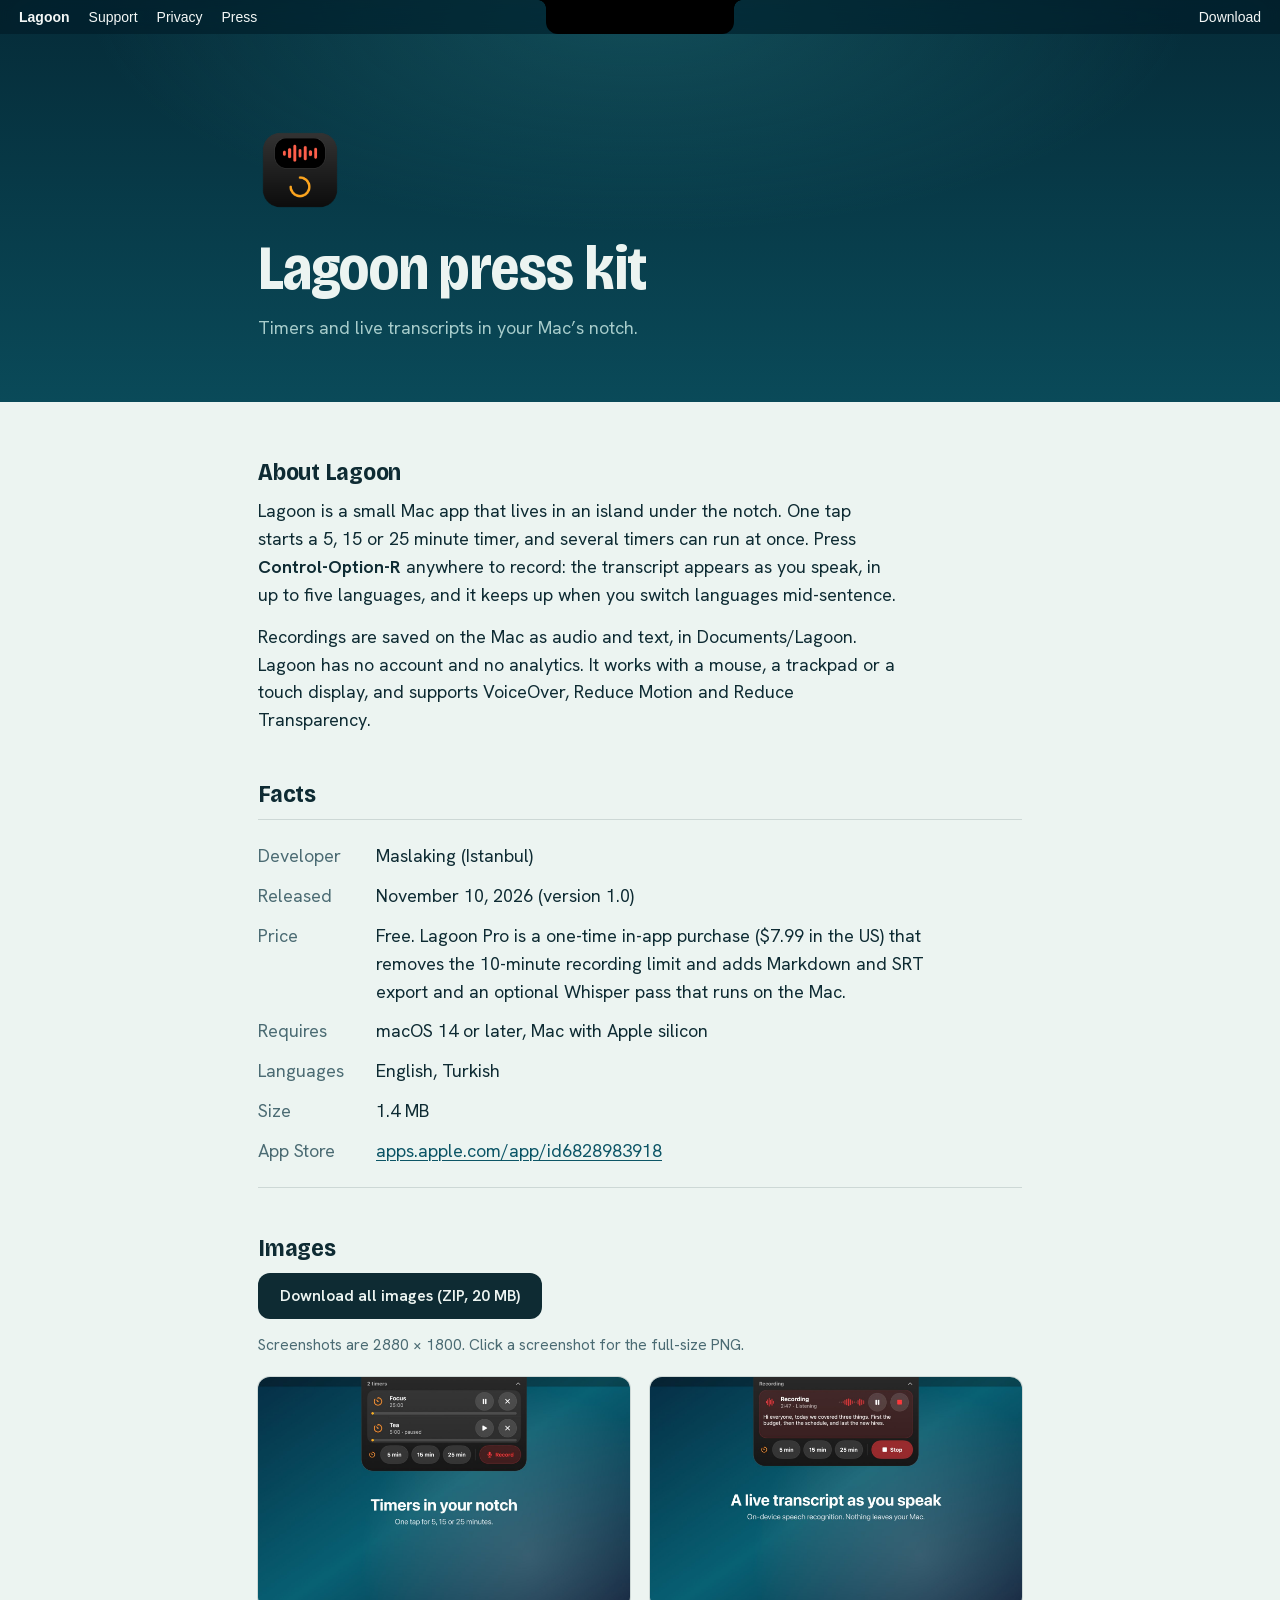
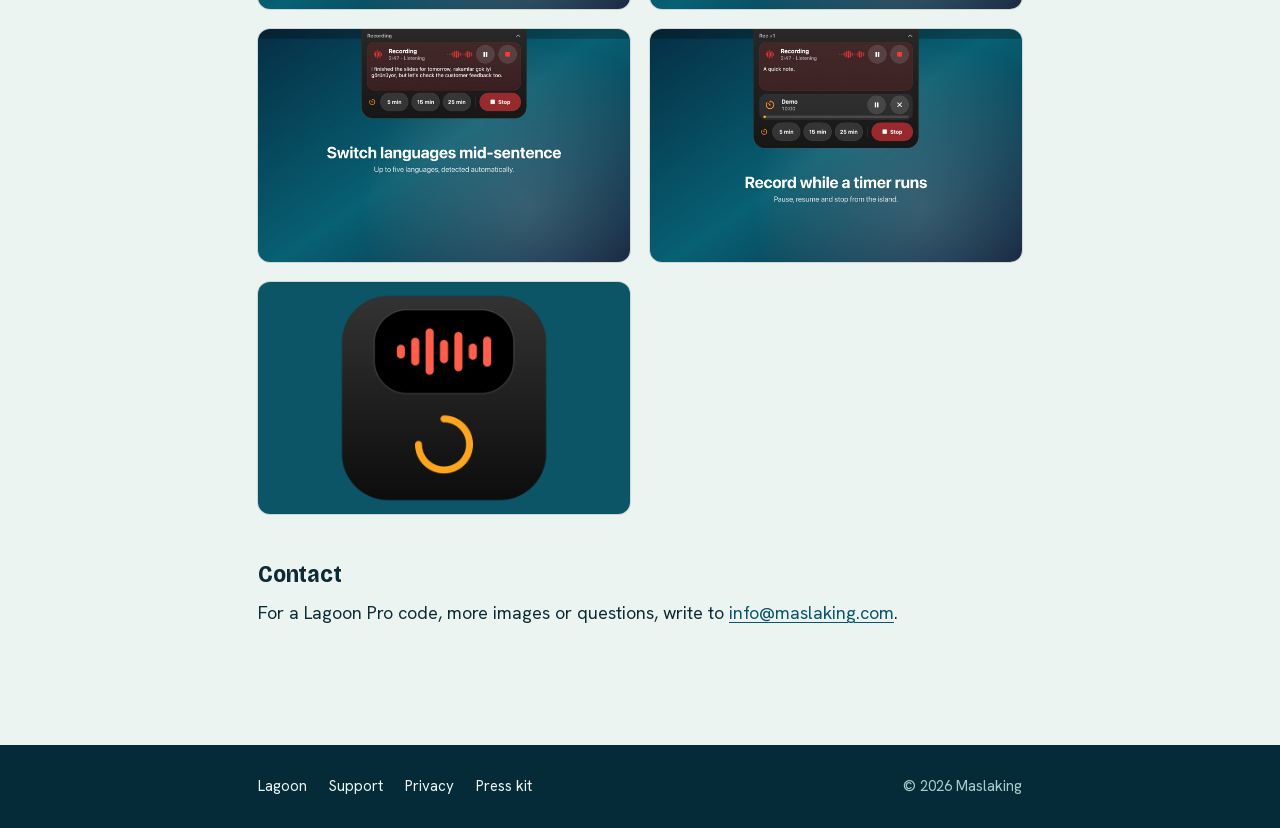
==== commit 5d827c89: "Remove the developer's name from the site The footer and the press kit now credit Maslaking. The sav" ====
--- a/press.html
+++ b/press.html
@@ -30,7 +30,7 @@
 <p>Recordings are saved on the Mac as audio and text, in Documents/Lagoon. Lagoon has no account and no analytics. It works with a mouse, a trackpad or a touch display, and supports VoiceOver, Reduce Motion and Reduce Transparency.</p>
 <h2>Facts</h2>
 <dl class="facts">
-<dt>Developer</dt><dd>Doruk Ka&#351;o&#287;lu, published by Maslaking (Istanbul)</dd>
+<dt>Developer</dt><dd>Maslaking (Istanbul)</dd>
 <dt>Released</dt><dd>November 10, 2026 (version 1.0)</dd>
 <dt>Price</dt><dd>Free. Lagoon Pro is a one-time in-app purchase ($7.99 in the US) that removes the 10-minute recording limit and adds Markdown and SRT export and an optional Whisper pass that runs on the Mac.</dd>
 <dt>Requires</dt><dd>macOS 14 or later, Mac with Apple silicon</dd>
@@ -39,14 +39,13 @@
 <dt>App Store</dt><dd><a href="https://apps.apple.com/app/id6828983918">apps.apple.com/app/id6828983918</a></dd>
 </dl>
 <h2>Images</h2>
-<p><a class="btn-ink" href="press/lagoon-press-kit.zip">Download all images (ZIP, 24 MB)</a></p>
+<p><a class="btn-ink" href="press/lagoon-press-kit.zip">Download all images (ZIP, 20 MB)</a></p>
 <p class="note">Screenshots are 2880 &times; 1800. Click a screenshot for the full-size PNG.</p>
 <div class="press-shots">
 <a href="press/lagoon-1-timers.png"><img src="press/lagoon-1-timers-1440.jpg" width="1440" height="900" loading="lazy" alt="Two timers running in the island under the notch"></a>
 <a href="press/lagoon-2-live.png"><img src="press/lagoon-2-live-1440.jpg" width="1440" height="900" loading="lazy" alt="A recording with its live transcript"></a>
 <a href="press/lagoon-3-mixed.png"><img src="press/lagoon-3-mixed-1440.jpg" width="1440" height="900" loading="lazy" alt="A live transcript switching between English and Turkish mid-sentence"></a>
 <a href="press/lagoon-4-both.png"><img src="press/lagoon-4-both-1440.jpg" width="1440" height="900" loading="lazy" alt="Recording while a timer runs"></a>
-<a href="press/lagoon-5-saved.png"><img src="press/lagoon-5-saved-1440.jpg" width="1440" height="900" loading="lazy" alt="A finished recording saved on the Mac"></a>
 <a href="press/lagoon-icon-1024.png"><img src="press/lagoon-icon-1024.png" width="1024" height="1024" loading="lazy" alt="Lagoon icon, 1024 pixels"></a>
 </div>
 <h2>Contact</h2>
@@ -55,7 +54,7 @@
 </main>
 <footer class="small-foot on-dark" data-dark><div class="wrap"><div class="foot">
   <nav aria-label="Footer"><a href="./">Lagoon</a><a href="support.html">Support</a><a href="privacy.html">Privacy</a><a href="press.html">Press kit</a></nav>
-  <p>&copy; 2026 Doruk Ka&#351;o&#287;lu</p>
+  <p>&copy; 2026 Maslaking</p>
 </div></div></footer>
 <script src="lagoon.js" defer></script>
 </body>
